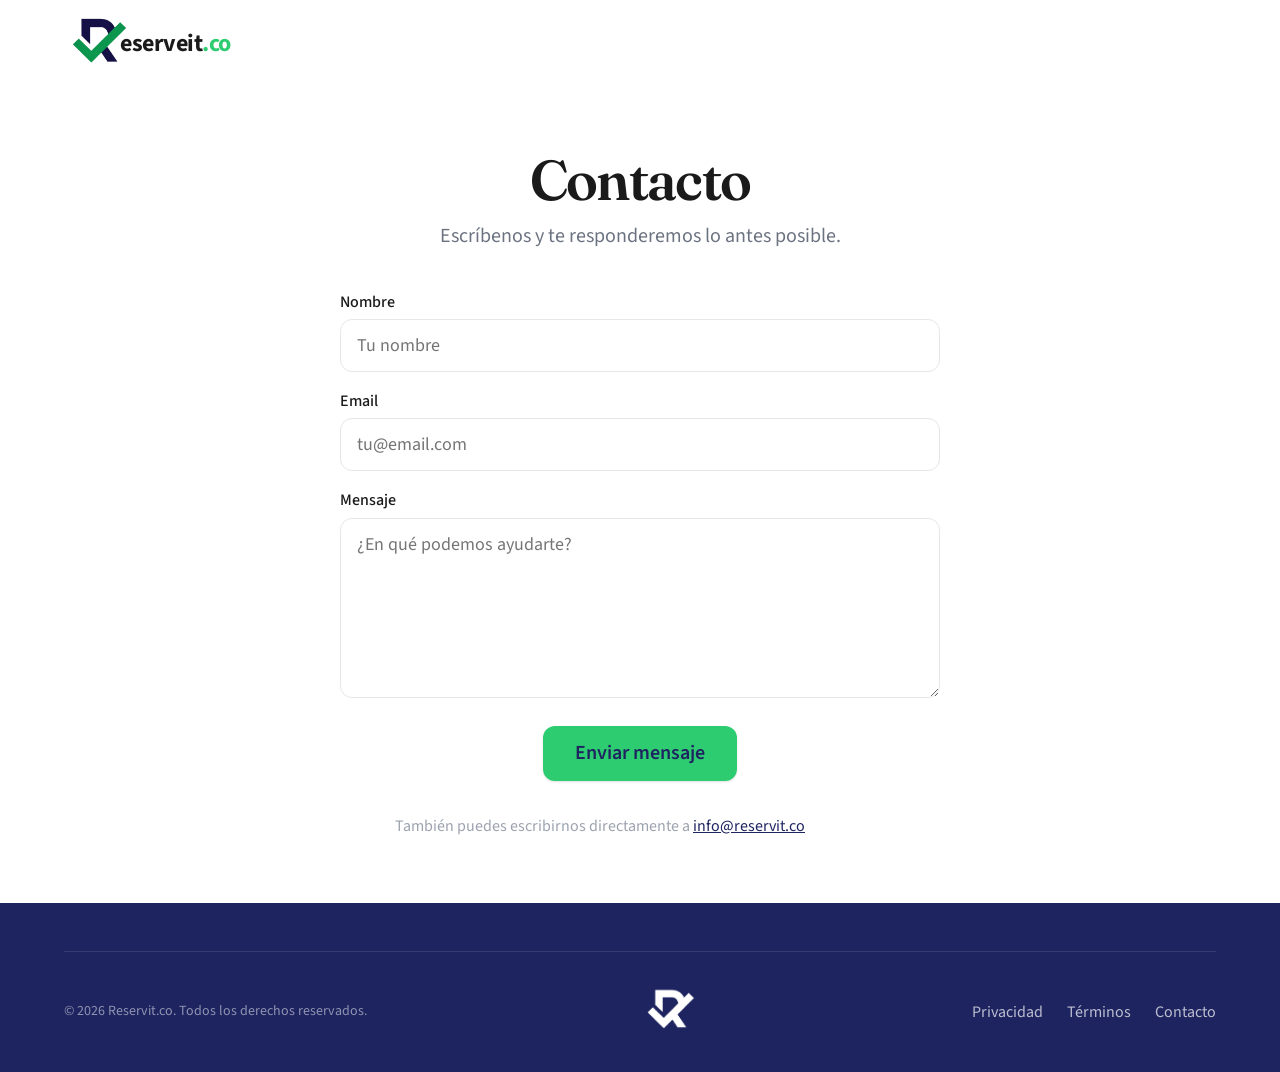
==== contacto.html @ b5a06f9e "fixing single pricing" ====
<!DOCTYPE html>
<html lang="es">
<head>
  <meta charset="UTF-8">
  <meta name="viewport" content="width=device-width, initial-scale=1.0">
  <meta name="description" content="Contacto - Reservit.co">
  <title>Contacto - Reservit.co</title>
  <link rel="icon" type="image/png" href="images/logo_transparente.png">
  <link rel="preconnect" href="https://fonts.googleapis.com">
  <link rel="preconnect" href="https://fonts.gstatic.com" crossorigin>
  <link href="https://fonts.googleapis.com/css2?family=Fraunces:ital,opsz,wght@0,9..144,400;0,9..144,500;0,9..144,600;0,9..144,700;1,9..144,400&family=Source+Sans+3:wght@400;500;600;700&display=swap" rel="stylesheet">
  <link rel="stylesheet" href="css/tokens.css">
  <link rel="stylesheet" href="css/reset.css">
  <link rel="stylesheet" href="css/base.css">
  <link rel="stylesheet" href="css/components.css">
  <link rel="stylesheet" href="css/sections.css">
  <style>
    .contact {
      padding-top: calc(var(--header-height) + var(--space-16));
      padding-bottom: var(--space-16);
      min-height: 100vh;
    }
    .contact__content {
      max-width: 600px;
      margin-inline: auto;
      text-align: center;
    }
    .contact__content h1 {
      font-family: var(--font-display);
      font-size: var(--text-4xl);
      font-weight: var(--font-weight-semibold);
      color: var(--color-text);
      margin-bottom: var(--space-3);
    }
    .contact__subtitle {
      font-size: var(--text-lg);
      color: var(--color-text-secondary);
      margin-bottom: var(--space-10);
    }
    .contact__form {
      text-align: left;
      display: flex;
      flex-direction: column;
      gap: var(--space-5);
    }
    .form__group {
      display: flex;
      flex-direction: column;
      gap: var(--space-2);
    }
    .form__label {
      font-size: var(--text-sm);
      font-weight: var(--font-weight-medium);
      color: var(--color-text);
    }
    .form__input,
    .form__textarea {
      width: 100%;
      padding: var(--space-3) var(--space-4);
      font-family: var(--font-body);
      font-size: var(--text-base);
      color: var(--color-text);
      background-color: var(--color-bg);
      border: 1px solid var(--color-border);
      border-radius: var(--radius-lg);
      transition: border-color 0.2s ease;
      box-sizing: border-box;
    }
    .form__input:focus,
    .form__textarea:focus {
      outline: none;
      border-color: var(--color-primary);
      box-shadow: 0 0 0 3px rgba(30, 36, 96, 0.1);
    }
    .form__textarea {
      resize: vertical;
      min-height: 150px;
    }
    .form__submit {
      align-self: center;
      margin-top: var(--space-2);
    }
    .contact__email {
      margin-top: var(--space-8);
      font-size: var(--text-sm);
      color: var(--color-text-muted);
    }
    .contact__email a {
      color: var(--color-primary);
      text-decoration: underline;
    }
  </style>
</head>
<body>

  <header class="header" role="banner">
    <div class="header__inner">
      <a href="index.html" class="header__logo" aria-label="Reservit.co - Inicio">
        <img src="images/logo_transparente.png" alt="Reservit.co" class="header__logo-icon">
        <span class="header__logo-text"><span class="header__logo-text--dark">eserveit</span><span class="header__logo-text--green">.co</span></span>
      </a>
    </div>
  </header>

  <main class="contact">
    <div class="container">
      <div class="contact__content">

        <h1>Contacto</h1>
        <p class="contact__subtitle">Escríbenos y te responderemos lo antes posible.</p>

        <form class="contact__form" id="contact-form">
          <div class="form__group">
            <label class="form__label" for="name">Nombre</label>
            <input class="form__input" type="text" id="name" name="name" required placeholder="Tu nombre">
          </div>

          <div class="form__group">
            <label class="form__label" for="email">Email</label>
            <input class="form__input" type="email" id="email" name="email" required placeholder="tu@email.com">
          </div>

          <div class="form__group">
            <label class="form__label" for="message">Mensaje</label>
            <textarea class="form__textarea" id="message" name="message" required placeholder="¿En qué podemos ayudarte?"></textarea>
          </div>

          <button type="submit" class="btn btn--primary btn--lg form__submit">Enviar mensaje</button>
        </form>

        <p class="contact__email">También puedes escribirnos directamente a <a href="mailto:info@reservit.co">info@reservit.co</a></p>

      </div>
    </div>
  </main>

  <footer class="footer" role="contentinfo">
    <div class="container">
      <hr class="footer__divider">
      <div class="footer__inner">
        <a href="index.html" class="footer__logo" aria-label="Reservit.co - Inicio">
          <img src="images/logo_transparente.png" alt="Reservit.co" width="100" height="56">
        </a>
        <ul class="footer__links">
          <li><a href="privacidad.html" class="footer__link">Privacidad</a></li>
          <li><a href="terminos.html" class="footer__link">Términos</a></li>
          <li><a href="contacto.html" class="footer__link">Contacto</a></li>
        </ul>
        <p class="footer__copy">© <span class="current-year"></span> Reservit.co. Todos los derechos reservados.</p>
      </div>
    </div>
  </footer>

  <script>
    document.querySelector('.current-year').textContent = new Date().getFullYear();

    document.getElementById('contact-form').addEventListener('submit', function(e) {
      e.preventDefault();
      const name = document.getElementById('name').value;
      const email = document.getElementById('email').value;
      const message = document.getElementById('message').value;
      const subject = encodeURIComponent('Contacto desde Reservit.co - ' + name);
      const body = encodeURIComponent('Nombre: ' + name + '\nEmail: ' + email + '\n\n' + message);
      window.location.href = 'mailto:info@reservit.co?subject=' + subject + '&body=' + body;
    });
  </script>
</body>
</html>
---- css/tokens.css ----
/* ==========================================================================
   Design Tokens - reservit.co
   ========================================================================== */

:root {
  /* Colors */
  --color-primary: #1E2460;
  --color-primary-dark: #161b4a;
  --color-primary-light: #2a3078;
  --color-accent: #2ECC71;
  --color-accent-dark: #27ae60;
  --color-accent-light: #58d68d;

  --color-bg: #FFFFFF;
  --color-bg-subtle: #FAFAFA;
  --color-bg-muted: #F5F5F7;

  --color-text: #1a1a1a;
  --color-text-secondary: #6b7280;
  --color-text-muted: #9ca3af;
  --color-text-inverse: #FFFFFF;

  --color-border: #e5e7eb;
  --color-border-light: #f3f4f6;

  /* Typography */
  --font-display: 'Fraunces', Georgia, serif;
  --font-body: 'Source Sans 3', -apple-system, BlinkMacSystemFont, sans-serif;

  --font-weight-normal: 400;
  --font-weight-medium: 500;
  --font-weight-semibold: 600;
  --font-weight-bold: 700;

  /* Font sizes - fluid typography */
  --text-xs: clamp(0.75rem, 0.7rem + 0.25vw, 0.875rem);
  --text-sm: clamp(0.875rem, 0.8rem + 0.375vw, 1rem);
  --text-base: clamp(1rem, 0.9rem + 0.5vw, 1.125rem);
  --text-lg: clamp(1.125rem, 1rem + 0.625vw, 1.25rem);
  --text-xl: clamp(1.25rem, 1.1rem + 0.75vw, 1.5rem);
  --text-2xl: clamp(1.5rem, 1.25rem + 1.25vw, 2rem);
  --text-3xl: clamp(1.875rem, 1.5rem + 1.875vw, 2.5rem);
  --text-4xl: clamp(2.25rem, 1.75rem + 2.5vw, 3.5rem);
  --text-5xl: clamp(3rem, 2rem + 5vw, 4.5rem);

  /* Line heights */
  --leading-none: 1;
  --leading-tight: 1.15;
  --leading-snug: 1.3;
  --leading-normal: 1.5;
  --leading-relaxed: 1.625;
  --leading-loose: 2;

  /* Letter spacing */
  --tracking-tighter: -0.03em;
  --tracking-tight: -0.015em;
  --tracking-normal: 0;
  --tracking-wide: 0.025em;
  --tracking-wider: 0.05em;

  /* Spacing scale */
  --space-1: 0.25rem;   /* 4px */
  --space-2: 0.5rem;    /* 8px */
  --space-3: 0.75rem;   /* 12px */
  --space-4: 1rem;      /* 16px */
  --space-5: 1.25rem;   /* 20px */
  --space-6: 1.5rem;    /* 24px */
  --space-8: 2rem;      /* 32px */
  --space-10: 2.5rem;   /* 40px */
  --space-12: 3rem;     /* 48px */
  --space-16: 4rem;     /* 64px */
  --space-20: 5rem;     /* 80px */
  --space-24: 6rem;     /* 96px */
  --space-32: 8rem;     /* 128px */

  /* Container */
  --container-sm: 640px;
  --container-md: 768px;
  --container-lg: 1024px;
  --container-xl: 1200px;
  --container-padding: var(--space-6);

  /* Border radius */
  --radius-sm: 0.25rem;
  --radius-md: 0.5rem;
  --radius-lg: 0.75rem;
  --radius-xl: 1rem;
  --radius-2xl: 1.5rem;
  --radius-full: 9999px;

  /* Shadows */
  --shadow-sm: 0 1px 2px 0 rgb(0 0 0 / 0.05);
  --shadow-md: 0 4px 6px -1px rgb(0 0 0 / 0.07), 0 2px 4px -2px rgb(0 0 0 / 0.05);
  --shadow-lg: 0 10px 15px -3px rgb(0 0 0 / 0.08), 0 4px 6px -4px rgb(0 0 0 / 0.05);
  --shadow-xl: 0 20px 25px -5px rgb(0 0 0 / 0.1), 0 8px 10px -6px rgb(0 0 0 / 0.05);
  --shadow-button: 0 1px 3px 0 rgb(0 0 0 / 0.1), 0 1px 2px -1px rgb(0 0 0 / 0.1);
  --shadow-button-hover: 0 4px 6px -1px rgb(0 0 0 / 0.1), 0 2px 4px -2px rgb(0 0 0 / 0.1);

  /* Transitions */
  --duration-fast: 150ms;
  --duration-normal: 250ms;
  --duration-slow: 400ms;
  --ease-default: cubic-bezier(0.4, 0, 0.2, 1);
  --ease-in: cubic-bezier(0.4, 0, 1, 1);
  --ease-out: cubic-bezier(0, 0, 0.2, 1);
  --ease-bounce: cubic-bezier(0.34, 1.56, 0.64, 1);

  /* Z-index scale */
  --z-dropdown: 100;
  --z-sticky: 200;
  --z-fixed: 300;
  --z-modal-backdrop: 400;
  --z-modal: 500;
  --z-popover: 600;
  --z-tooltip: 700;

  /* Header height */
  --header-height: 5.5rem;
}

/* Breakpoints (for reference - use in media queries) */
/* sm: 640px */
/* md: 768px */
/* lg: 1024px */
/* xl: 1280px */
---- css/base.css ----
/* ==========================================================================
   Base Styles - Typography & Utilities - reservit.co
   ========================================================================== */

/* ==========================================================================
   Typography
   ========================================================================== */

h1, h2, h3, h4, h5, h6 {
  font-family: var(--font-display);
  font-weight: var(--font-weight-semibold);
  color: var(--color-text);
  letter-spacing: var(--tracking-tight);
}

h1 {
  font-size: var(--text-5xl);
  line-height: var(--leading-none);
  letter-spacing: var(--tracking-tighter);
}

h2 {
  font-size: var(--text-4xl);
  line-height: var(--leading-tight);
}

h3 {
  font-size: var(--text-2xl);
  line-height: var(--leading-snug);
}

h4 {
  font-size: var(--text-xl);
  line-height: var(--leading-snug);
}

h5 {
  font-size: var(--text-lg);
}

h6 {
  font-size: var(--text-base);
}

p {
  font-size: var(--text-base);
  line-height: var(--leading-relaxed);
  color: var(--color-text-secondary);
}

.text-lead {
  font-size: var(--text-xl);
  line-height: var(--leading-relaxed);
  color: var(--color-text-secondary);
}

.text-small {
  font-size: var(--text-sm);
}

.text-xs {
  font-size: var(--text-xs);
}

/* ==========================================================================
   Layout Utilities
   ========================================================================== */

.container {
  width: 100%;
  max-width: var(--container-xl);
  margin-inline: auto;
  padding-inline: var(--container-padding);
}

.container--narrow {
  max-width: var(--container-lg);
}

.container--wide {
  max-width: 1400px;
}

/* Section spacing */
.section {
  padding-block: var(--space-16);
}

@media (min-width: 768px) {
  .section {
    padding-block: var(--space-20);
  }
}

@media (min-width: 1024px) {
  .section {
    padding-block: var(--space-24);
  }
}

/* ==========================================================================
   Flex & Grid Utilities
   ========================================================================== */

.flex {
  display: flex;
}

.flex-col {
  flex-direction: column;
}

.flex-wrap {
  flex-wrap: wrap;
}

.items-center {
  align-items: center;
}

.items-start {
  align-items: flex-start;
}

.items-end {
  align-items: flex-end;
}

.justify-center {
  justify-content: center;
}

.justify-between {
  justify-content: space-between;
}

.justify-end {
  justify-content: flex-end;
}

.gap-1 { gap: var(--space-1); }
.gap-2 { gap: var(--space-2); }
.gap-3 { gap: var(--space-3); }
.gap-4 { gap: var(--space-4); }
.gap-5 { gap: var(--space-5); }
.gap-6 { gap: var(--space-6); }
.gap-8 { gap: var(--space-8); }
.gap-10 { gap: var(--space-10); }
.gap-12 { gap: var(--space-12); }

/* Grid */
.grid {
  display: grid;
}

.grid-cols-1 {
  grid-template-columns: repeat(1, minmax(0, 1fr));
}

@media (min-width: 640px) {
  .sm\:grid-cols-2 {
    grid-template-columns: repeat(2, minmax(0, 1fr));
  }
}

@media (min-width: 1024px) {
  .lg\:grid-cols-2 {
    grid-template-columns: repeat(2, minmax(0, 1fr));
  }
  .lg\:grid-cols-3 {
    grid-template-columns: repeat(3, minmax(0, 1fr));
  }
}

/* ==========================================================================
   Text Alignment
   ========================================================================== */

.text-center {
  text-align: center;
}

.text-left {
  text-align: left;
}

.text-right {
  text-align: right;
}

@media (min-width: 1024px) {
  .lg\:text-left {
    text-align: left;
  }
}

/* Center children */
.mx-auto {
  margin-inline: auto;
}

/* ==========================================================================
   Spacing Utilities
   ========================================================================== */

.mt-1 { margin-top: var(--space-1); }
.mt-2 { margin-top: var(--space-2); }
.mt-3 { margin-top: var(--space-3); }
.mt-4 { margin-top: var(--space-4); }
.mt-5 { margin-top: var(--space-5); }
.mt-6 { margin-top: var(--space-6); }
.mt-8 { margin-top: var(--space-8); }
.mt-10 { margin-top: var(--space-10); }
.mt-12 { margin-top: var(--space-12); }
.mt-16 { margin-top: var(--space-16); }

.mb-1 { margin-bottom: var(--space-1); }
.mb-2 { margin-bottom: var(--space-2); }
.mb-3 { margin-bottom: var(--space-3); }
.mb-4 { margin-bottom: var(--space-4); }
.mb-5 { margin-bottom: var(--space-5); }
.mb-6 { margin-bottom: var(--space-6); }
.mb-8 { margin-bottom: var(--space-8); }
.mb-10 { margin-bottom: var(--space-10); }
.mb-12 { margin-bottom: var(--space-12); }

/* ==========================================================================
   Display Utilities
   ========================================================================== */

.hidden {
  display: none;
}

.block {
  display: block;
}

.inline-block {
  display: inline-block;
}

@media (min-width: 768px) {
  .md\:hidden {
    display: none;
  }
  .md\:block {
    display: block;
  }
  .md\:flex {
    display: flex;
  }
}

@media (min-width: 1024px) {
  .lg\:hidden {
    display: none;
  }
  .lg\:block {
    display: block;
  }
  .lg\:flex {
    display: flex;
  }
}

/* ==========================================================================
   Color Utilities
   ========================================================================== */

.text-primary {
  color: var(--color-primary);
}

.text-accent {
  color: var(--color-accent);
}

.text-secondary {
  color: var(--color-text-secondary);
}

.text-muted {
  color: var(--color-text-muted);
}

.text-inverse {
  color: var(--color-text-inverse);
}

.bg-primary {
  background-color: var(--color-primary);
}

.bg-subtle {
  background-color: var(--color-bg-subtle);
}

.bg-muted {
  background-color: var(--color-bg-muted);
}

/* ==========================================================================
   Hairline Dividers
   ========================================================================== */

.divider {
  width: 100%;
  height: 1px;
  background: var(--color-border);
  border: none;
}

.divider--short {
  width: 4rem;
  margin-inline: auto;
}

.divider--accent {
  background: var(--color-accent);
  height: 2px;
  width: 3rem;
}

/* ==========================================================================
   Animation Classes (applied via JS)
   ========================================================================== */

.animate-on-scroll {
  opacity: 0;
  transform: translateY(20px);
  transition:
    opacity var(--duration-slow) var(--ease-out),
    transform var(--duration-slow) var(--ease-out);
}

.animate-on-scroll.is-visible {
  opacity: 1;
  transform: translateY(0);
}

/* Staggered children */
.animate-stagger > * {
  opacity: 0;
  transform: translateY(20px);
  transition:
    opacity var(--duration-slow) var(--ease-out),
    transform var(--duration-slow) var(--ease-out);
}

.animate-stagger.is-visible > *:nth-child(1) { transition-delay: 0ms; }
.animate-stagger.is-visible > *:nth-child(2) { transition-delay: 100ms; }
.animate-stagger.is-visible > *:nth-child(3) { transition-delay: 200ms; }
.animate-stagger.is-visible > *:nth-child(4) { transition-delay: 300ms; }

.animate-stagger.is-visible > * {
  opacity: 1;
  transform: translateY(0);
}

/* Reduced motion override */
@media (prefers-reduced-motion: reduce) {
  .animate-on-scroll,
  .animate-stagger > * {
    opacity: 1;
    transform: none;
    transition: none;
  }
}
---- css/components.css ----
/* ==========================================================================
   Components - reservit.co
   ========================================================================== */

/* ==========================================================================
   Buttons
   ========================================================================== */

.btn {
  display: inline-flex;
  align-items: center;
  justify-content: center;
  gap: var(--space-2);
  padding: var(--space-3) var(--space-6);
  font-family: var(--font-body);
  font-size: var(--text-base);
  font-weight: var(--font-weight-semibold);
  line-height: var(--leading-tight);
  text-decoration: none;
  border-radius: var(--radius-lg);
  cursor: pointer;
  transition:
    background-color var(--duration-fast) var(--ease-default),
    transform var(--duration-fast) var(--ease-default),
    box-shadow var(--duration-fast) var(--ease-default);
}

.btn:focus-visible {
  outline: 2px solid var(--color-accent);
  outline-offset: 2px;
}

/* Primary button - Green accent */
.btn--primary {
  background-color: var(--color-accent);
  color: var(--color-primary);
  box-shadow: var(--shadow-button);
}

.btn--primary:hover {
  background-color: var(--color-accent-dark);
  transform: translateY(-1px);
  box-shadow: var(--shadow-button-hover);
}

.btn--primary:active {
  transform: translateY(0);
  box-shadow: var(--shadow-sm);
}

/* Secondary button - Navy outline */
.btn--secondary {
  background-color: transparent;
  color: var(--color-primary);
  border: 1.5px solid var(--color-primary);
}

.btn--secondary:hover {
  background-color: var(--color-primary);
  color: var(--color-text-inverse);
}

/* Ghost button - minimal */
.btn--ghost {
  background-color: transparent;
  color: var(--color-text);
  padding: var(--space-2) var(--space-4);
}

.btn--ghost:hover {
  background-color: var(--color-bg-muted);
}

/* Button sizes */
.btn--sm {
  padding: var(--space-2) var(--space-4);
  font-size: var(--text-sm);
}

.btn--lg {
  padding: var(--space-4) var(--space-8);
  font-size: var(--text-lg);
}

/* Button on dark background */
.btn--inverse {
  background-color: var(--color-accent);
  color: var(--color-primary);
}

.btn--inverse:hover {
  background-color: var(--color-text-inverse);
  color: var(--color-primary);
}

/* ==========================================================================
   Navigation
   ========================================================================== */

.header {
  position: fixed;
  top: 0;
  left: 0;
  right: 0;
  height: var(--header-height);
  z-index: var(--z-fixed);
  transition:
    background-color var(--duration-normal) var(--ease-default),
    box-shadow var(--duration-normal) var(--ease-default);
}

.header.is-scrolled {
  background-color: rgba(255, 255, 255, 0.95);
  backdrop-filter: blur(12px);
  -webkit-backdrop-filter: blur(12px);
  box-shadow: var(--shadow-sm);
}

.header__inner {
  display: flex;
  align-items: center;
  justify-content: space-between;
  height: 100%;
  max-width: var(--container-xl);
  margin-inline: auto;
  padding-inline: var(--container-padding);
}

.header__logo {
  display: flex;
  align-items: center;
  gap: 0;
  text-decoration: none;
  flex-shrink: 0;
}

.header__logo-icon {
  height: 4rem;
  width: auto;
}

.header__logo-text {
  font-size: 1.5rem;
  font-weight: 700;
  letter-spacing: -0.02em;
  line-height: 1;
  margin-left: -0.75rem;
}

.header__logo-text--dark {
  color: #1a1a1a;
}

.header__logo-text--green {
  color: var(--color-accent);
}

/* Desktop navigation */
.nav {
  display: none;
  align-items: center;
  gap: var(--space-8);
}

@media (min-width: 1024px) {
  .nav {
    display: flex;
  }
}

.nav__list {
  display: flex;
  align-items: center;
  gap: var(--space-6);
  list-style: none;
}

.nav__link {
  position: relative;
  font-size: var(--text-sm);
  font-weight: var(--font-weight-medium);
  color: var(--color-text);
  text-decoration: none;
  padding: var(--space-2) 0;
  transition: color var(--duration-fast) var(--ease-default);
}

.nav__link::after {
  content: '';
  position: absolute;
  bottom: 0;
  left: 50%;
  right: 50%;
  height: 1px;
  background-color: var(--color-primary);
  transition:
    left var(--duration-fast) var(--ease-out),
    right var(--duration-fast) var(--ease-out);
}

.nav__link:hover {
  color: var(--color-primary);
}

.nav__link:hover::after {
  left: 0;
  right: 0;
}

/* Header actions (language toggle + CTA) */
.header__actions {
  display: flex;
  align-items: center;
  gap: var(--space-4);
}

/* ==========================================================================
   Language Toggle
   ========================================================================== */

.lang-toggle {
  display: flex;
  align-items: center;
  gap: var(--space-1);
  font-size: var(--text-sm);
  font-weight: var(--font-weight-medium);
}

.lang-toggle__btn {
  padding: var(--space-1) var(--space-2);
  color: var(--color-text-muted);
  background: transparent;
  border: none;
  border-radius: var(--radius-sm);
  cursor: pointer;
  transition:
    color var(--duration-fast) var(--ease-default),
    background-color var(--duration-fast) var(--ease-default);
}

.lang-toggle__btn:hover {
  color: var(--color-text);
  background-color: var(--color-bg-muted);
}

.lang-toggle__btn.is-active {
  color: var(--color-primary);
  font-weight: var(--font-weight-semibold);
}

.lang-toggle__separator {
  color: var(--color-border);
  user-select: none;
}

/* ==========================================================================
   Mobile Menu
   ========================================================================== */

.mobile-menu-toggle {
  display: flex;
  align-items: center;
  justify-content: center;
  width: 2.5rem;
  height: 2.5rem;
  background: transparent;
  border: none;
  cursor: pointer;
}

@media (min-width: 1024px) {
  .mobile-menu-toggle {
    display: none;
  }
}

.mobile-menu-toggle__icon {
  position: relative;
  width: 1.25rem;
  height: 2px;
  background-color: var(--color-text);
  transition: background-color var(--duration-fast) var(--ease-default);
}

.mobile-menu-toggle__icon::before,
.mobile-menu-toggle__icon::after {
  content: '';
  position: absolute;
  left: 0;
  width: 100%;
  height: 2px;
  background-color: var(--color-text);
  transition: transform var(--duration-fast) var(--ease-default);
}

.mobile-menu-toggle__icon::before {
  top: -6px;
}

.mobile-menu-toggle__icon::after {
  bottom: -6px;
}

/* Open state */
.mobile-menu-toggle[aria-expanded="true"] .mobile-menu-toggle__icon {
  background-color: transparent;
}

.mobile-menu-toggle[aria-expanded="true"] .mobile-menu-toggle__icon::before {
  transform: translateY(6px) rotate(45deg);
}

.mobile-menu-toggle[aria-expanded="true"] .mobile-menu-toggle__icon::after {
  transform: translateY(-6px) rotate(-45deg);
}

/* Mobile menu panel */
.mobile-menu {
  position: fixed;
  top: var(--header-height);
  left: 0;
  right: 0;
  bottom: 0;
  background-color: var(--color-bg);
  padding: var(--space-6);
  transform: translateX(100%);
  transition: transform var(--duration-normal) var(--ease-default);
  overflow-y: auto;
  z-index: var(--z-fixed);
}

.mobile-menu.is-open {
  transform: translateX(0);
}

@media (min-width: 1024px) {
  .mobile-menu {
    display: none;
  }
}

.mobile-menu__list {
  list-style: none;
  margin-bottom: var(--space-8);
}

.mobile-menu__link {
  display: block;
  padding: var(--space-4) 0;
  font-size: var(--text-lg);
  font-weight: var(--font-weight-medium);
  color: var(--color-text);
  text-decoration: none;
  border-bottom: 1px solid var(--color-border-light);
  transition: color var(--duration-fast) var(--ease-default);
}

.mobile-menu__link:hover {
  color: var(--color-primary);
}

.mobile-menu__actions {
  display: flex;
  flex-direction: column;
  gap: var(--space-4);
}

.mobile-menu__lang {
  display: flex;
  justify-content: center;
  gap: var(--space-4);
  padding: var(--space-4) 0;
}

/* ==========================================================================
   Cards
   ========================================================================== */

.card {
  background-color: var(--color-bg);
  border-radius: var(--radius-xl);
  padding: var(--space-8);
  transition:
    transform var(--duration-fast) var(--ease-default),
    box-shadow var(--duration-fast) var(--ease-default);
}

.card--bordered {
  border: 1px solid var(--color-border);
}

.card--shadow {
  box-shadow: var(--shadow-md);
}

.card--hover:hover {
  transform: translateY(-4px);
  box-shadow: var(--shadow-lg);
}

.card__icon {
  display: flex;
  align-items: center;
  justify-content: center;
  width: 3rem;
  height: 3rem;
  background-color: var(--color-bg-muted);
  border-radius: var(--radius-lg);
  margin-bottom: var(--space-5);
  color: var(--color-primary);
}

.card__icon svg {
  width: 1.5rem;
  height: 1.5rem;
}

.card__title {
  font-family: var(--font-display);
  font-size: var(--text-xl);
  font-weight: var(--font-weight-semibold);
  color: var(--color-text);
  margin-bottom: var(--space-3);
}

.card__text {
  font-size: var(--text-base);
  color: var(--color-text-secondary);
  line-height: var(--leading-relaxed);
}

/* ==========================================================================
   Pricing Card
   ========================================================================== */

.pricing-card {
  background-color: var(--color-bg);
  border: 1px solid var(--color-border);
  border-radius: var(--radius-2xl);
  padding: var(--space-8);
  display: flex;
  flex-direction: column;
  height: 100%;
  transition:
    transform var(--duration-fast) var(--ease-default),
    box-shadow var(--duration-fast) var(--ease-default),
    border-color var(--duration-fast) var(--ease-default);
}

.pricing-card:hover {
  transform: translateY(-4px);
  box-shadow: var(--shadow-lg);
}

.pricing-card--featured {
  border-color: var(--color-accent);
  border-width: 2px;
  position: relative;
}

.pricing-card__badge {
  position: absolute;
  top: 0;
  left: 50%;
  transform: translate(-50%, -50%);
  background-color: var(--color-accent);
  color: var(--color-primary);
  font-size: var(--text-xs);
  font-weight: var(--font-weight-bold);
  padding: var(--space-1) var(--space-4);
  border-radius: var(--radius-full);
  text-transform: uppercase;
  letter-spacing: var(--tracking-wide);
}

.pricing-card__name {
  font-family: var(--font-display);
  font-size: var(--text-xl);
  font-weight: var(--font-weight-semibold);
  color: var(--color-text);
  margin-bottom: var(--space-2);
}

.pricing-card__price {
  display: flex;
  align-items: baseline;
  gap: var(--space-1);
  margin-bottom: var(--space-2);
}

.pricing-card__amount {
  font-family: var(--font-display);
  font-size: var(--text-4xl);
  font-weight: var(--font-weight-bold);
  color: var(--color-text);
  line-height: var(--leading-none);
}

.pricing-card__period {
  font-size: var(--text-sm);
  color: var(--color-text-muted);
}

.pricing-card__description {
  font-size: var(--text-sm);
  color: var(--color-text-secondary);
  margin-bottom: var(--space-6);
  padding-bottom: var(--space-6);
  border-bottom: 1px solid var(--color-border-light);
}

.pricing-card__features {
  list-style: none;
  margin-bottom: var(--space-8);
  flex-grow: 1;
}

.pricing-card__feature {
  display: flex;
  align-items: flex-start;
  gap: var(--space-3);
  font-size: var(--text-sm);
  color: var(--color-text-secondary);
  padding: var(--space-2) 0;
}

.pricing-card__feature-icon {
  flex-shrink: 0;
  width: 1.25rem;
  height: 1.25rem;
  color: var(--color-accent);
}

.pricing-card__cta {
  margin-top: auto;
}

/* ==========================================================================
   Section Header
   ========================================================================== */

.section-header {
  text-align: center;
  max-width: 640px;
  margin-inline: auto;
  margin-bottom: var(--space-12);
}

.section-header__label {
  display: inline-block;
  font-size: var(--text-sm);
  font-weight: var(--font-weight-semibold);
  color: var(--color-accent);
  text-transform: uppercase;
  letter-spacing: var(--tracking-wider);
  margin-bottom: var(--space-4);
}

.section-header__title {
  font-family: var(--font-display);
  font-size: var(--text-3xl);
  font-weight: var(--font-weight-semibold);
  color: var(--color-text);
  margin-bottom: var(--space-4);
}

.section-header__text {
  font-size: var(--text-lg);
  color: var(--color-text-secondary);
  max-width: 540px;
  margin-inline: auto;
}

/* ==========================================================================
   Badge / Tag
   ========================================================================== */

.badge {
  display: inline-flex;
  align-items: center;
  gap: var(--space-1);
  padding: var(--space-1) var(--space-3);
  font-size: var(--text-xs);
  font-weight: var(--font-weight-semibold);
  border-radius: var(--radius-full);
  text-transform: uppercase;
  letter-spacing: var(--tracking-wide);
}

.badge--accent {
  background-color: rgba(46, 204, 113, 0.1);
  color: var(--color-accent-dark);
}

.badge--primary {
  background-color: rgba(30, 36, 96, 0.1);
  color: var(--color-primary);
}

/* ==========================================================================
   Link with underline animation
   ========================================================================== */

.link-animated {
  position: relative;
  color: var(--color-primary);
  text-decoration: none;
  font-weight: var(--font-weight-medium);
}

.link-animated::after {
  content: '';
  position: absolute;
  bottom: -2px;
  left: 50%;
  right: 50%;
  height: 1px;
  background-color: currentColor;
  transition:
    left var(--duration-fast) var(--ease-out),
    right var(--duration-fast) var(--ease-out);
}

.link-animated:hover::after {
  left: 0;
  right: 0;
}
---- css/sections.css ----
/* ==========================================================================
   Section Layouts - reservit.co
   ========================================================================== */

/* ==========================================================================
   Hero Section
   ========================================================================== */

.hero {
  min-height: 100vh;
  display: flex;
  flex-direction: column;
  justify-content: center;
  padding-top: calc(var(--header-height) + var(--space-12));
  padding-bottom: var(--space-16);
  background-color: var(--color-bg);
}

.hero__content {
  max-width: 800px;
  text-align: center;
  margin-inline: auto;
}

@media (min-width: 1024px) {
  .hero__content {
    text-align: center;
    margin-inline: auto;
    max-width: 680px;
  }
}

.hero__label {
  display: inline-flex;
  align-items: center;
  gap: var(--space-2);
  font-size: var(--text-sm);
  font-weight: var(--font-weight-medium);
  color: var(--color-accent-dark);
  margin-bottom: var(--space-6);
}

.hero__label::before {
  content: '';
  width: 0.5rem;
  height: 0.5rem;
  background-color: var(--color-accent);
  border-radius: 50%;
}

.hero__title {
  font-family: var(--font-display);
  font-size: var(--text-5xl);
  font-weight: var(--font-weight-semibold);
  color: var(--color-text);
  line-height: var(--leading-none);
  letter-spacing: var(--tracking-tighter);
  margin-bottom: var(--space-6);
}

.hero__title-accent {
  color: var(--color-primary);
}

.hero__subtitle {
  font-size: var(--text-xl);
  color: var(--color-text-secondary);
  line-height: var(--leading-relaxed);
  margin-bottom: var(--space-10);
  max-width: 540px;
}

@media (min-width: 1024px) {
  .hero__subtitle {
    margin-inline: auto;
  }
}

.hero__actions {
  display: flex;
  flex-direction: column;
  gap: var(--space-4);
  align-items: center;
  margin-bottom: var(--space-12);
}

@media (min-width: 640px) {
  .hero__actions {
    flex-direction: row;
    justify-content: center;
  }
}

@media (min-width: 1024px) {
  .hero__actions {
    justify-content: center;
  }
}

/* Social proof / testimonial */
.hero__proof {
  padding-top: var(--space-8);
  border-top: 1px solid var(--color-border);
  max-width: 480px;
}

@media (min-width: 1024px) {
  .hero__proof {
    margin-inline: 0;
  }
}

.hero__quote {
  font-size: var(--text-base);
  font-style: italic;
  color: var(--color-text-secondary);
  margin-bottom: var(--space-3);
}

.hero__quote::before {
  content: '"';
}

.hero__quote::after {
  content: '"';
}

.hero__author {
  font-size: var(--text-sm);
  color: var(--color-text-muted);
}

.hero__author strong {
  color: var(--color-text);
  font-weight: var(--font-weight-semibold);
}

/* ==========================================================================
   Features Section
   ========================================================================== */

.features {
  background-color: var(--color-bg-subtle);
}

.features__grid {
  display: grid;
  grid-template-columns: 1fr;
  gap: var(--space-6);
}

@media (min-width: 640px) {
  .features__grid {
    grid-template-columns: repeat(2, 1fr);
  }
}

@media (min-width: 1024px) {
  .features__grid {
    grid-template-columns: repeat(3, 1fr);
    gap: var(--space-8);
  }
}

.feature-card {
  background-color: var(--color-bg);
  border-radius: var(--radius-xl);
  padding: var(--space-8);
  border: 1px solid var(--color-border-light);
  transition:
    transform var(--duration-fast) var(--ease-default),
    box-shadow var(--duration-fast) var(--ease-default);
}

.feature-card:hover {
  transform: translateY(-4px);
  box-shadow: var(--shadow-lg);
}

.feature-card__icon {
  display: flex;
  align-items: center;
  justify-content: center;
  width: 3rem;
  height: 3rem;
  background-color: rgba(46, 204, 113, 0.1);
  border-radius: var(--radius-lg);
  margin-bottom: var(--space-5);
  color: var(--color-accent-dark);
}

.feature-card__icon svg {
  width: 1.5rem;
  height: 1.5rem;
}

.feature-card__title {
  font-family: var(--font-display);
  font-size: var(--text-xl);
  font-weight: var(--font-weight-semibold);
  color: var(--color-text);
  margin-bottom: var(--space-3);
}

.feature-card__text {
  font-size: var(--text-base);
  color: var(--color-text-secondary);
  line-height: var(--leading-relaxed);
}

/* ==========================================================================
   How It Works Section
   ========================================================================== */

.how-it-works {
  background-color: var(--color-bg);
}

/* Timeline */
.timeline {
  display: flex;
  flex-direction: column;
  gap: var(--space-8);
  position: relative;
  max-width: 600px;
  margin-inline: auto;
}

@media (min-width: 1024px) {
  .timeline {
    flex-direction: row;
    justify-content: space-between;
    max-width: none;
    gap: var(--space-6);
  }
}

/* Connecting line for desktop */
@media (min-width: 1024px) {
  .timeline::before {
    content: '';
    position: absolute;
    top: 1.5rem;
    left: calc(16.66% + 1.5rem);
    right: calc(16.66% + 1.5rem);
    height: 2px;
    background: linear-gradient(
      to right,
      var(--color-border),
      var(--color-accent),
      var(--color-border)
    );
    z-index: 0;
  }
}

.timeline__step {
  display: flex;
  gap: var(--space-5);
  position: relative;
}

@media (min-width: 1024px) {
  .timeline__step {
    flex: 1;
    flex-direction: column;
    text-align: center;
    align-items: center;
  }
}

/* Mobile connecting line */
.timeline__step:not(:last-child)::after {
  content: '';
  position: absolute;
  left: 1.5rem;
  top: 3.5rem;
  width: 2px;
  height: calc(100% + var(--space-8) - 1rem);
  background: linear-gradient(
    to bottom,
    var(--color-accent),
    var(--color-border)
  );
}

@media (min-width: 1024px) {
  .timeline__step::after {
    display: none;
  }
}

.timeline__number {
  flex-shrink: 0;
  display: flex;
  align-items: center;
  justify-content: center;
  width: 3rem;
  height: 3rem;
  background-color: var(--color-primary);
  color: var(--color-text-inverse);
  font-family: var(--font-display);
  font-size: var(--text-lg);
  font-weight: var(--font-weight-bold);
  border-radius: 50%;
  position: relative;
  z-index: 1;
}

.timeline__content {
  flex: 1;
  padding-top: var(--space-1);
}

@media (min-width: 1024px) {
  .timeline__content {
    padding-top: var(--space-5);
  }
}

.timeline__title {
  font-family: var(--font-display);
  font-size: var(--text-xl);
  font-weight: var(--font-weight-semibold);
  color: var(--color-text);
  margin-bottom: var(--space-2);
}

.timeline__text {
  font-size: var(--text-base);
  color: var(--color-text-secondary);
  line-height: var(--leading-relaxed);
  max-width: 280px;
}

@media (min-width: 1024px) {
  .timeline__text {
    margin-inline: auto;
  }
}

/* ==========================================================================
   Pricing Section
   ========================================================================== */

.pricing {
  background-color: var(--color-bg-subtle);
}

.pricing__grid {
  display: grid;
  grid-template-columns: 1fr;
  gap: var(--space-6);
  max-width: 420px;
  margin-inline: auto;
}

.pricing__note {
  display: block;
  text-align: center;
  margin-top: var(--space-8);
  margin-left: auto;
  margin-right: auto;
  font-size: var(--text-sm);
  color: var(--color-text-muted);
  width: 100%;
}

.pricing__note strong {
  color: var(--color-text-secondary);
  font-weight: var(--font-weight-semibold);
}

/* ==========================================================================
   CTA Section
   ========================================================================== */

.cta-section {
  background-color: var(--color-primary);
  color: var(--color-text-inverse);
}

.cta-section__inner {
  text-align: center;
  max-width: 640px;
  margin-inline: auto;
}

.cta-section__title {
  font-family: var(--font-display);
  font-size: var(--text-3xl);
  font-weight: var(--font-weight-semibold);
  color: var(--color-text-inverse);
  margin-bottom: var(--space-4);
}

.cta-section__text {
  font-size: var(--text-lg);
  color: rgba(255, 255, 255, 0.8);
  margin-bottom: var(--space-8);
  max-width: 480px;
  margin-inline: auto;
}

/* ==========================================================================
   Footer
   ========================================================================== */

.footer {
  background-color: var(--color-primary);
  color: var(--color-text-inverse);
  padding-top: var(--space-12);
  padding-bottom: var(--space-8);
}

.footer__divider {
  width: 100%;
  height: 1px;
  background-color: rgba(255, 255, 255, 0.1);
  border: none;
  margin-bottom: var(--space-8);
}

.footer__inner {
  display: flex;
  flex-direction: column;
  gap: var(--space-6);
  align-items: center;
}

@media (min-width: 768px) {
  .footer__inner {
    flex-direction: row;
    justify-content: space-between;
  }
}

.footer__logo img {
  height: 3.5rem;
  width: auto;
  filter: brightness(0) invert(1);
}

.footer__links {
  display: flex;
  gap: var(--space-6);
  list-style: none;
}

.footer__link {
  font-size: var(--text-sm);
  color: rgba(255, 255, 255, 0.7);
  text-decoration: none;
  transition: color var(--duration-fast) var(--ease-default);
}

.footer__link:hover {
  color: var(--color-text-inverse);
}

.footer__copy {
  font-size: var(--text-xs);
  color: rgba(255, 255, 255, 0.5);
}

@media (min-width: 768px) {
  .footer__copy {
    order: -1;
  }
}

/* ==========================================================================
   Utility: Reduced Motion
   ========================================================================== */

@media (prefers-reduced-motion: reduce) {
  .feature-card,
  .pricing-card,
  .timeline__step {
    transition: none;
  }

  .feature-card:hover,
  .pricing-card:hover {
    transform: none;
  }
}
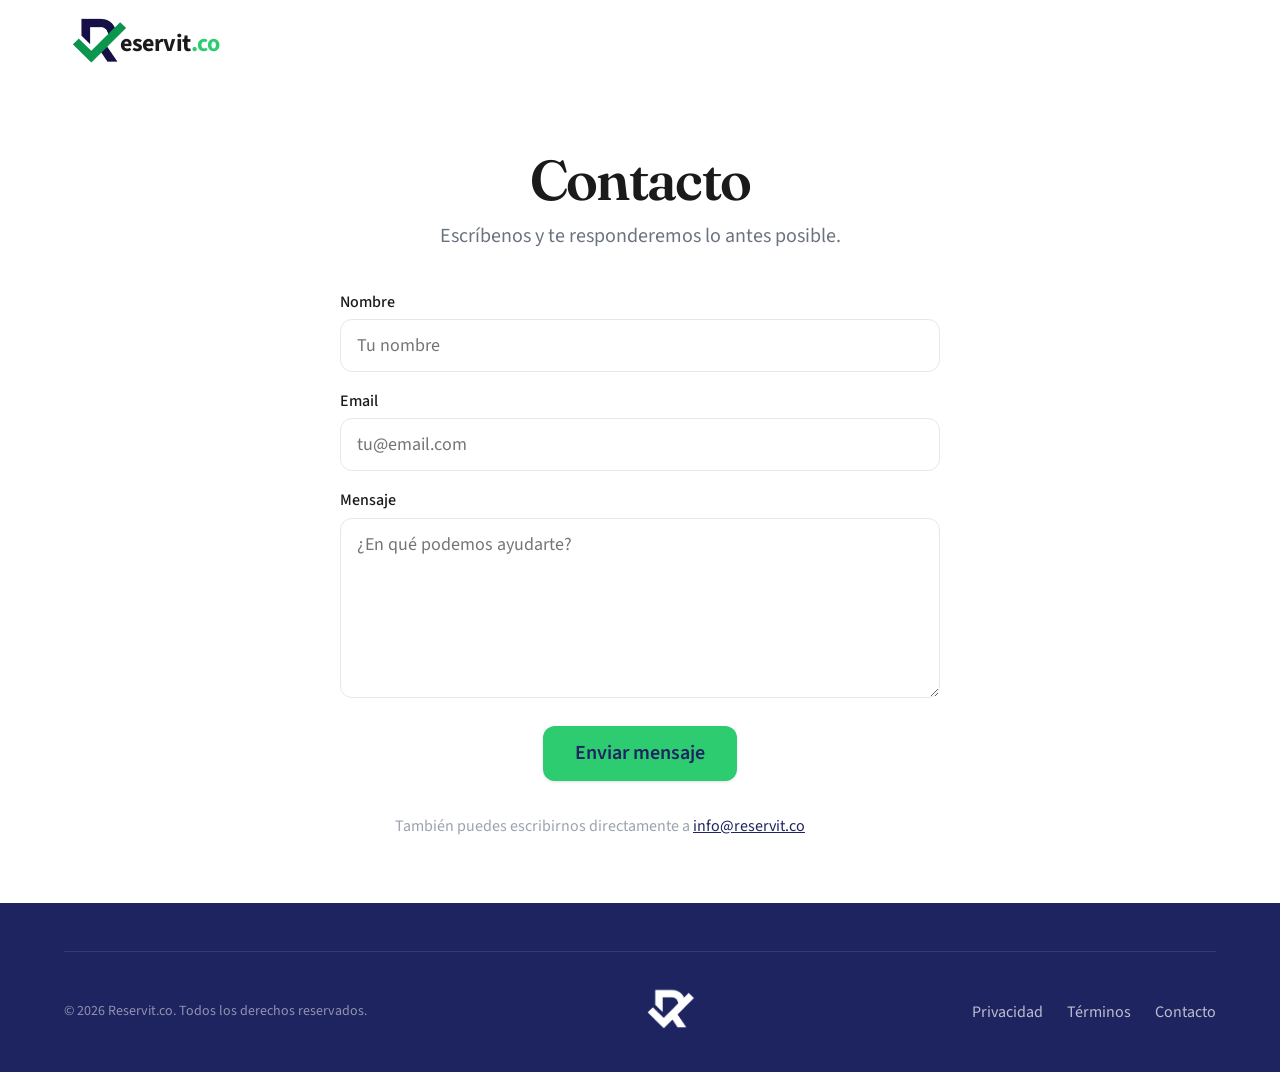
==== commit cf619705: "fixing onboarding link" ====
--- a/contacto.html
+++ b/contacto.html
@@ -97,7 +97,7 @@
     <div class="header__inner">
       <a href="index.html" class="header__logo" aria-label="Reservit.co - Inicio">
         <img src="images/logo_transparente.png" alt="Reservit.co" class="header__logo-icon">
-        <span class="header__logo-text"><span class="header__logo-text--dark">eserveit</span><span class="header__logo-text--green">.co</span></span>
+        <span class="header__logo-text"><span class="header__logo-text--dark">eservit</span><span class="header__logo-text--green">.co</span></span>
       </a>
     </div>
   </header>
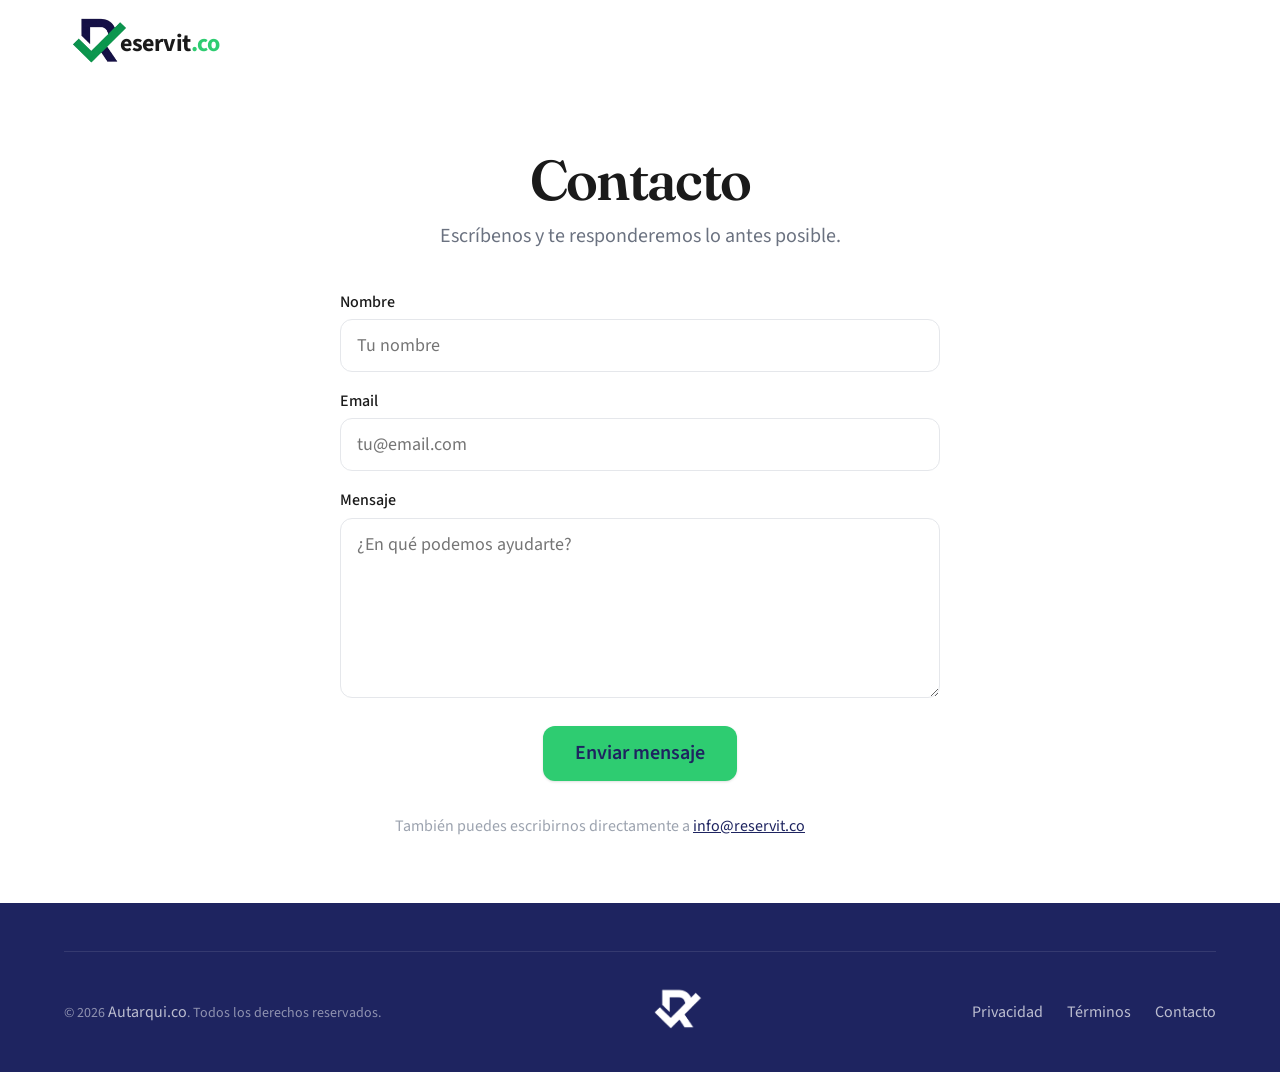
==== commit e36832b8: "reposition landing: conversational message, 6 features, Premium plan Update marketing message per LA" ====
--- a/contacto.html
+++ b/contacto.html
@@ -146,7 +146,7 @@
           <li><a href="terminos.html" class="footer__link">Términos</a></li>
           <li><a href="contacto.html" class="footer__link">Contacto</a></li>
         </ul>
-        <p class="footer__copy">© <span class="current-year"></span> Reservit.co. Todos los derechos reservados.</p>
+        <p class="footer__copy">© <span class="current-year"></span> <a href="https://autarqui.co" class="footer__link" target="_blank" rel="noopener">Autarqui.co</a>. Todos los derechos reservados.</p>
       </div>
     </div>
   </footer>
--- a/css/sections.css
+++ b/css/sections.css
@@ -355,6 +355,20 @@
   margin-inline: auto;
 }
 
+@media (min-width: 768px) {
+  .pricing__grid {
+    grid-template-columns: repeat(2, 1fr);
+    max-width: 840px;
+  }
+}
+
+@media (min-width: 1024px) {
+  .pricing__grid {
+    grid-template-columns: repeat(3, 1fr);
+    max-width: 1120px;
+  }
+}
+
 .pricing__note {
   display: block;
   text-align: center;
